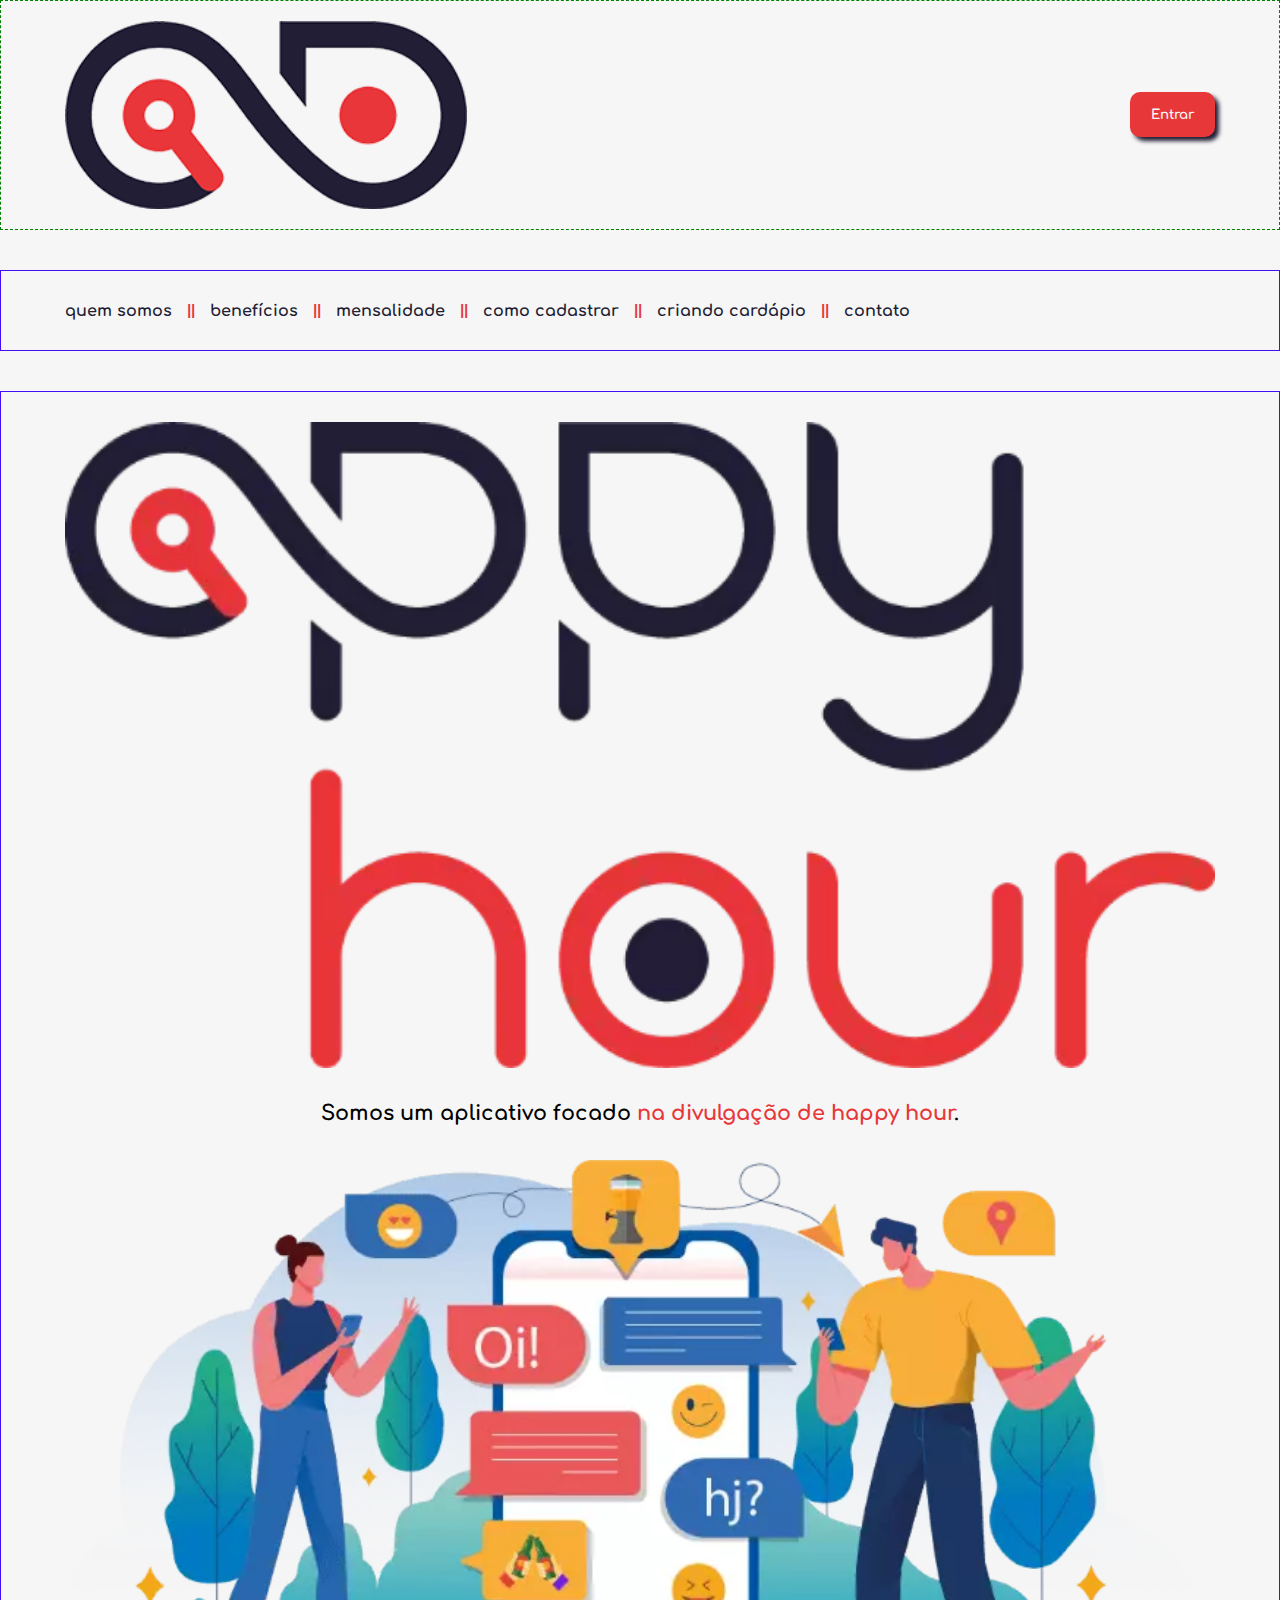
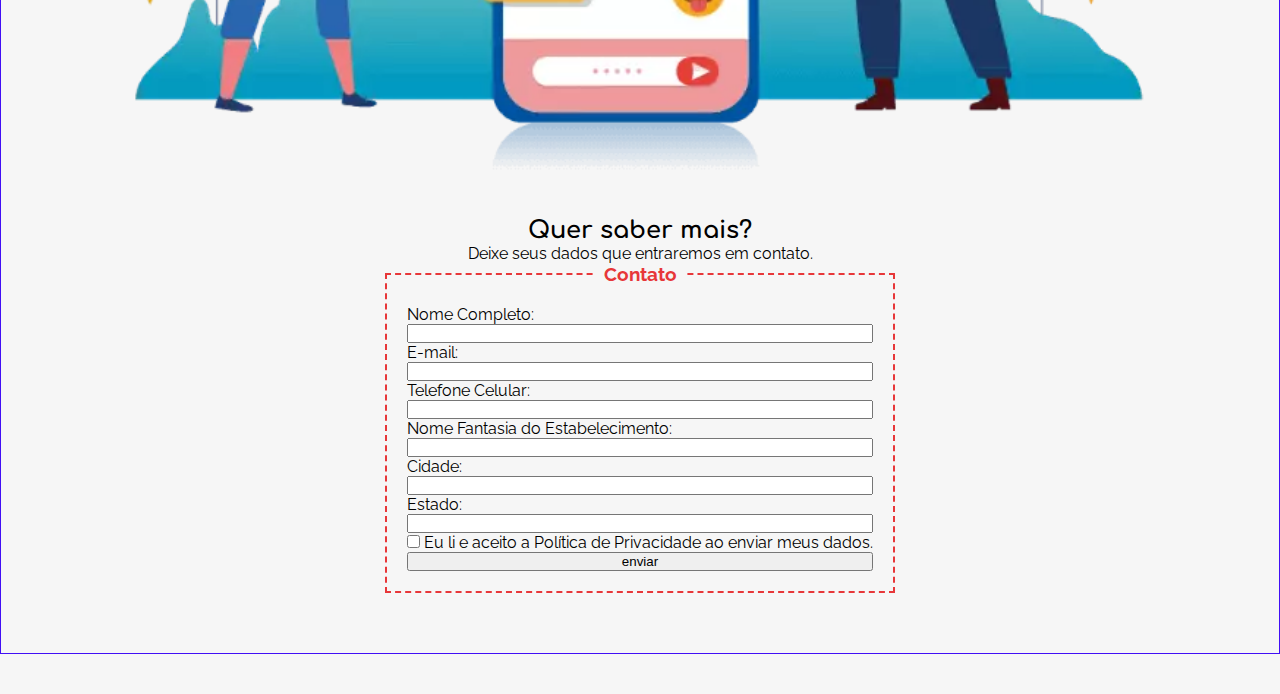
==== index.html @ 7f29b9ba "Initial commit" ====
<!DOCTYPE html>
<html lang="en">
<head>
  <meta charset="UTF-8">
  <meta http-equiv="X-UA-Compatible" content="IE=edge">
  <meta name="viewport" content="width=device-width, initial-scale=1.0">
  <title>appy hour - Os melhores happy hours você encontra aqui.</title>
  <link rel="stylesheet" href="css/reset.css">
  <link rel="stylesheet" href="css/base.css">
  <link rel="stylesheet" href="css/style.css">
</head>
<body>
  <header>
    <div class="container">
      <nav class="navigation-header">
        <img
          class="logo-header"
          src="assets/images/logo-azul-e-vermelho.png"
          alt="Logomarca da appy hour nas cores branco e vermelho"/>

        <button class="botao">
          <a class="link-header" href="https://estabelecimento.appyhour.com.br/">Entrar</a>
        </button>
      </nav>
    </div>
  </header>

  <!-- navegação -->
  <section>
    <div class="container">
      <nav class="navigation-menu">
        <ul class="navigation-menu-list">
          <li class="navigation-menu-list-item"><a class="navigation-menu-links" href="#">quem somos</a></li>
          <li class="pipe">||</li>
          <li class="navigation-menu-list-item"><a class="navigation-menu-links" href="#">benefícios</a></li>
          <li class="pipe">||</li>
          <li class="navigation-menu-list-item"><a class="navigation-menu-links" href="#">mensalidade</a></li>
          <li class="pipe">||</li>
          <li class="navigation-menu-list-item"><a class="navigation-menu-links" href="#">como cadastrar</a></li>
          <li class="pipe">||</li>
          <li class="navigation-menu-list-item"><a class="navigation-menu-links" href="#">criando cardápio</a></li>
          <li class="pipe">||</li>
          <li class="navigation-menu-list-item"><a class="navigation-menu-links" href="#">contato</a></li>
        </ul>
      </nav>
    </div>
  </section>

  <!-- quem somos -->
  <section id="quemSomos" class="quemSomos">
    <div class="container">
      <div class="quemSomos-organization">
        <div class="quemSomos-organization-itens">
          <img class="quemSomos-images" src="assets/images/logoAzulVermelho.webp" alt="">
          <h1 class="title">Somos um aplicativo focado
            <span>na divulgação de happy hour</span>.</h1>
          <img class="quemSomos-images" src="assets/images/pessoas-aplicativo.webp" alt="">
        </div>

        <div class="quemSomos-organization-itens">
          <h2 class="subtitle">Quer saber mais?</h2>
          <p class="conteudo">Deixe seus dados que entraremos em contato.</p>

          <form action="#">  <!-- criar as validações via js -->
            <fieldset>
              <legend>Contato</legend>
              <label for="personName">Nome Completo:
              </label>
                <input type="text" name="personName"  id="personName" required>

              <label for="email">E-mail:
              </label>
                <input type="email" name="email" id="email" required>

              <label for="celphoneNumber">Telefone Celular:
              </label>
                <input type="number" name="celphoneNumber"  id="celphoneNumber" required>

              <label for="fantasyName">Nome Fantasia do Estabelecimento:
              </label>
                <input type="text" name="fantasyName"  id="fantasyName" >

              <label for="city">Cidade:
              </label>
                <input type="text" name="city"  id="city" required>

              <label for="state">Estado:
              </label>
                <input type="text" name="state"  id="state" required>

              <label for="privacyPolicyCheckbox">
                <input type="checkbox" name="privacyPolicyCheckbox"  id="privacyPolicyCheckbox" required>
                Eu li e aceito a Política de      Privacidade ao enviar meus dados.
              </label>
              
              <button type="submit">enviar</button>
            </fieldset>
          </form>
        </div>
      </div>


      <!-- logo-azul-e-vermelho
      titulo em h1 
      formulário -->
    </div>
  </section>
  
</body>
</html>
---- css/base.css ----
@import url('https://fonts.googleapis.com/css2?family=Comfortaa:wght@300;400;700&family=Raleway:wght@300;400;700&display=swap');
/*##### Criação de Variáveis #####*/
:root {
  /*##### Cores #####*/
  --azul-escuro: #221e35;
  --vermelho: #e73739;
  --branco: #ffffff;
  --branco-escuro: #f6f6f6;
  --preto: #000000;
  --cinza-claro: #cecece;
  
  /*##### Fontes #####*/
  --title-comfortaa: 'Comfortaa', cursive;
  --corpo-raleway: 'Raleway', sans-serif;
}

html {
  font-size: 1rem;
}

body {
  background-color: var(--branco-escuro);
  font-family: var(--corpo-raleway);
}

h1, h2, h3, h4, h5, h6, a {
  font-family: var(--title-comfortaa);
}
---- css/style.css ----
@import url('https://fonts.googleapis.com/css2?family=Comfortaa:wght@300;400;700&family=Raleway:wght@300;400;700&display=swap');
/* ################### */
div.container {
  width: 90%;
  margin: 0 auto;
}

.botao {
  width: 85px;
  height: 45px;
  border: none;
  border-radius: 10px;
  background-color: var(--vermelho);
  box-shadow: 4px 4px 4px var(--azul-escuro);
}

section {
  margin: 40px 0;
  padding: 30px 0;

  border: 1px solid rgb(65, 15, 245);
}

.pipe {
  color: var(--vermelho);
  font-weight: 700;
}

span {
  color: var(--vermelho);
}

.title {
  font-size: 1.3rem;
  line-height: 2rem;
}


/* #### header #### */

header {
  box-sizing: border-box;
  height: auto;
  padding: 20px 0;
  border: 1px dashed green;
}
.logo-header {
  width: 35%;
}

.botao .link-header {
  color: var(--branco-escuro);
  font-weight: 700;
}

.navigation-header {
  display: flex;
  align-items: center;
  justify-content: space-between;
}

/* #### navegação do menu #### */
.navigation-menu .navigation-menu-list {
  display: flex;
  flex-wrap: wrap;
  justify-content: flex-start;
  align-items: center;
  align-content: center;
  gap: 15px;  
}

.navigation-menu-list-item .navigation-menu-links {
  color: var(--azul-escuro);
  font-weight: 700;
}

/* #### quem somos #### */
.quemSomos-images {
  width: 100%;
}

.quemSomos-organization-itens {
  display: flex;
  flex-direction: column;
  align-items: center;
  justify-content: space-evenly;
  /* gap: 30px; */
  margin-bottom: 30px;
}

.quemSomos-organization-itens h1 {
  margin: 30px 0;
}

/* #### formulário #### */
legend {
  color: var(--vermelho);
  font-size: 1.2rem;
  font-weight: 700;
  text-align: center;
  padding: 0 10px;
}

fieldset {
  display: flex;
  flex-direction: column;
  justify-content: flex-start;
  border: 2px dashed var(--vermelho);
  padding: 20px;
}
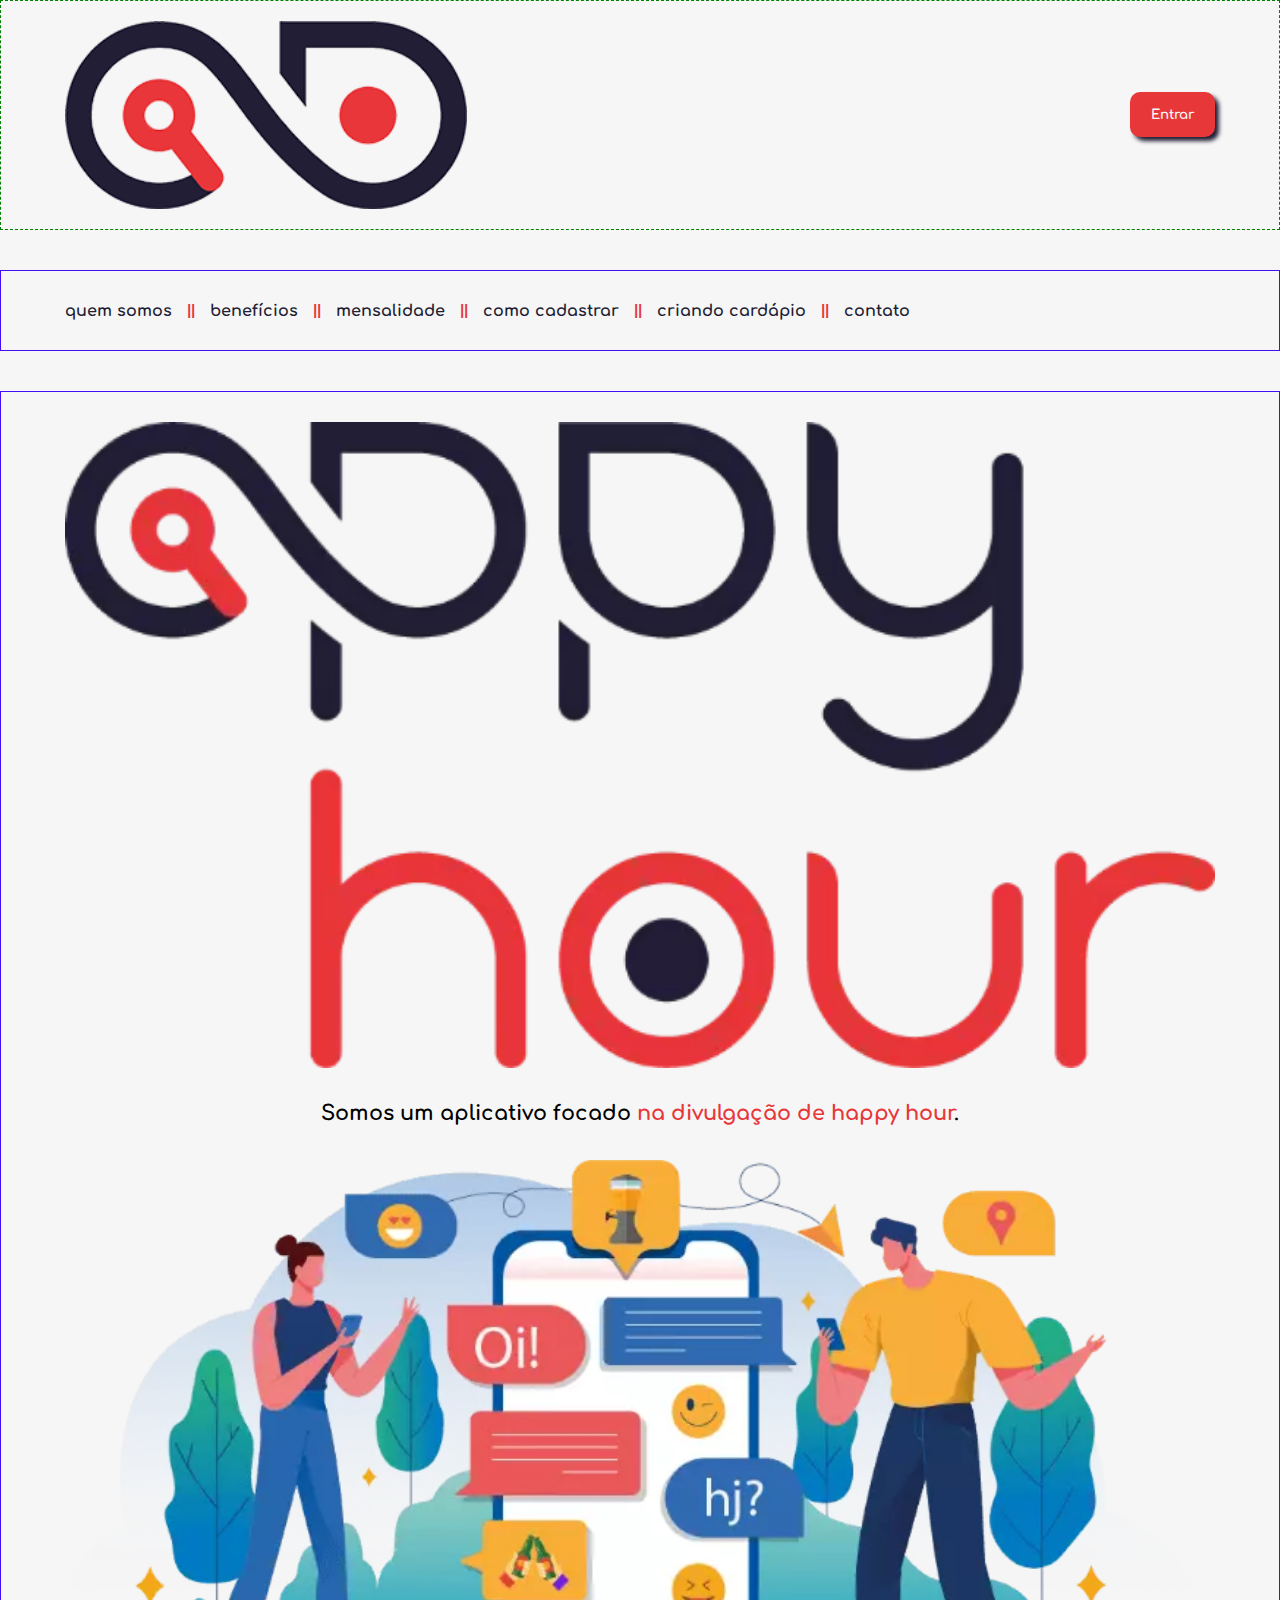
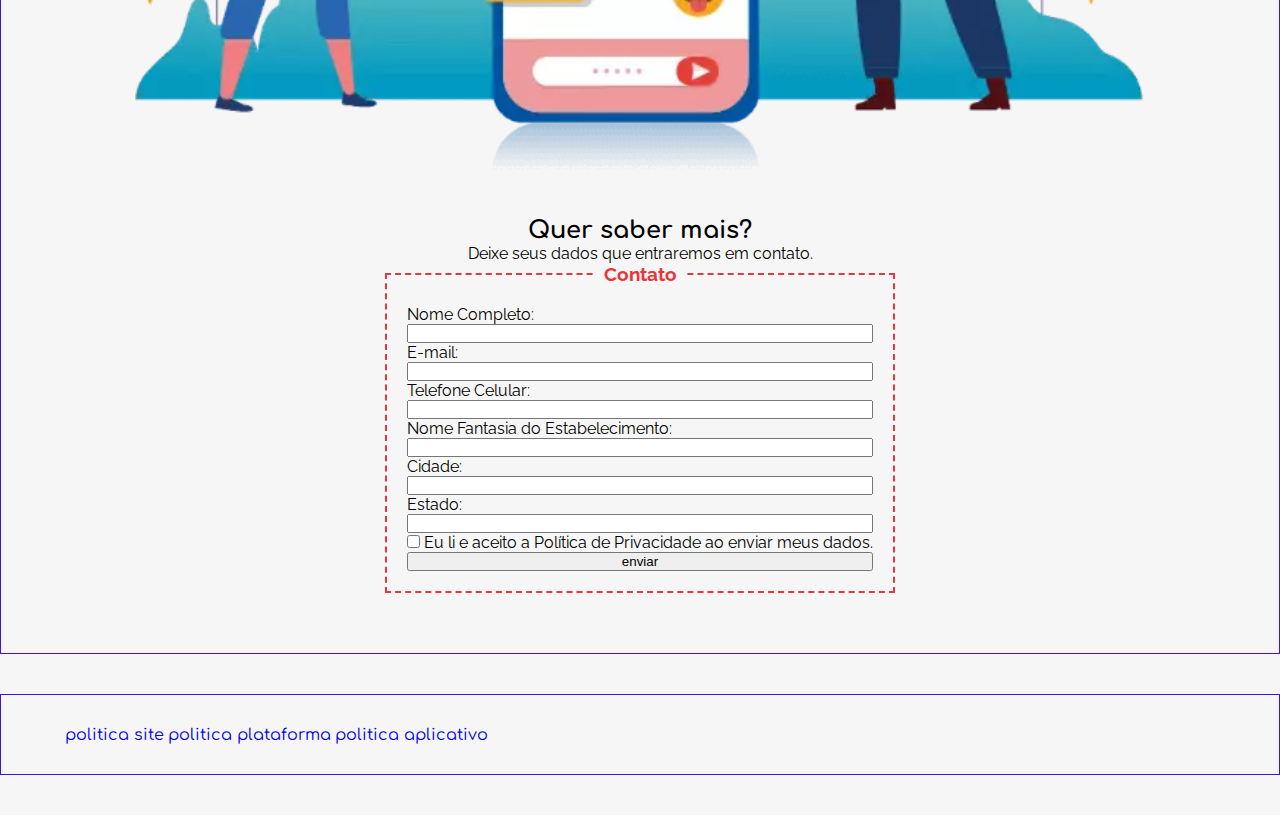
==== commit 983a0495: "add politicas" ====
--- a/index.html
+++ b/index.html
@@ -105,6 +105,15 @@
       formulário -->
     </div>
   </section>
+
+
+  <section>
+    <div class="container">
+      <a href="politicas-e-termos/politicas.html">politica site</a>
+      <a href="politicas-e-termos/plataforma.html">politica plataforma</a>
+      <a href="politicas-e-termos/aplicativo.html">politica aplicativo</a>
+    </div>
+  </section>
   
 </body>
 </html>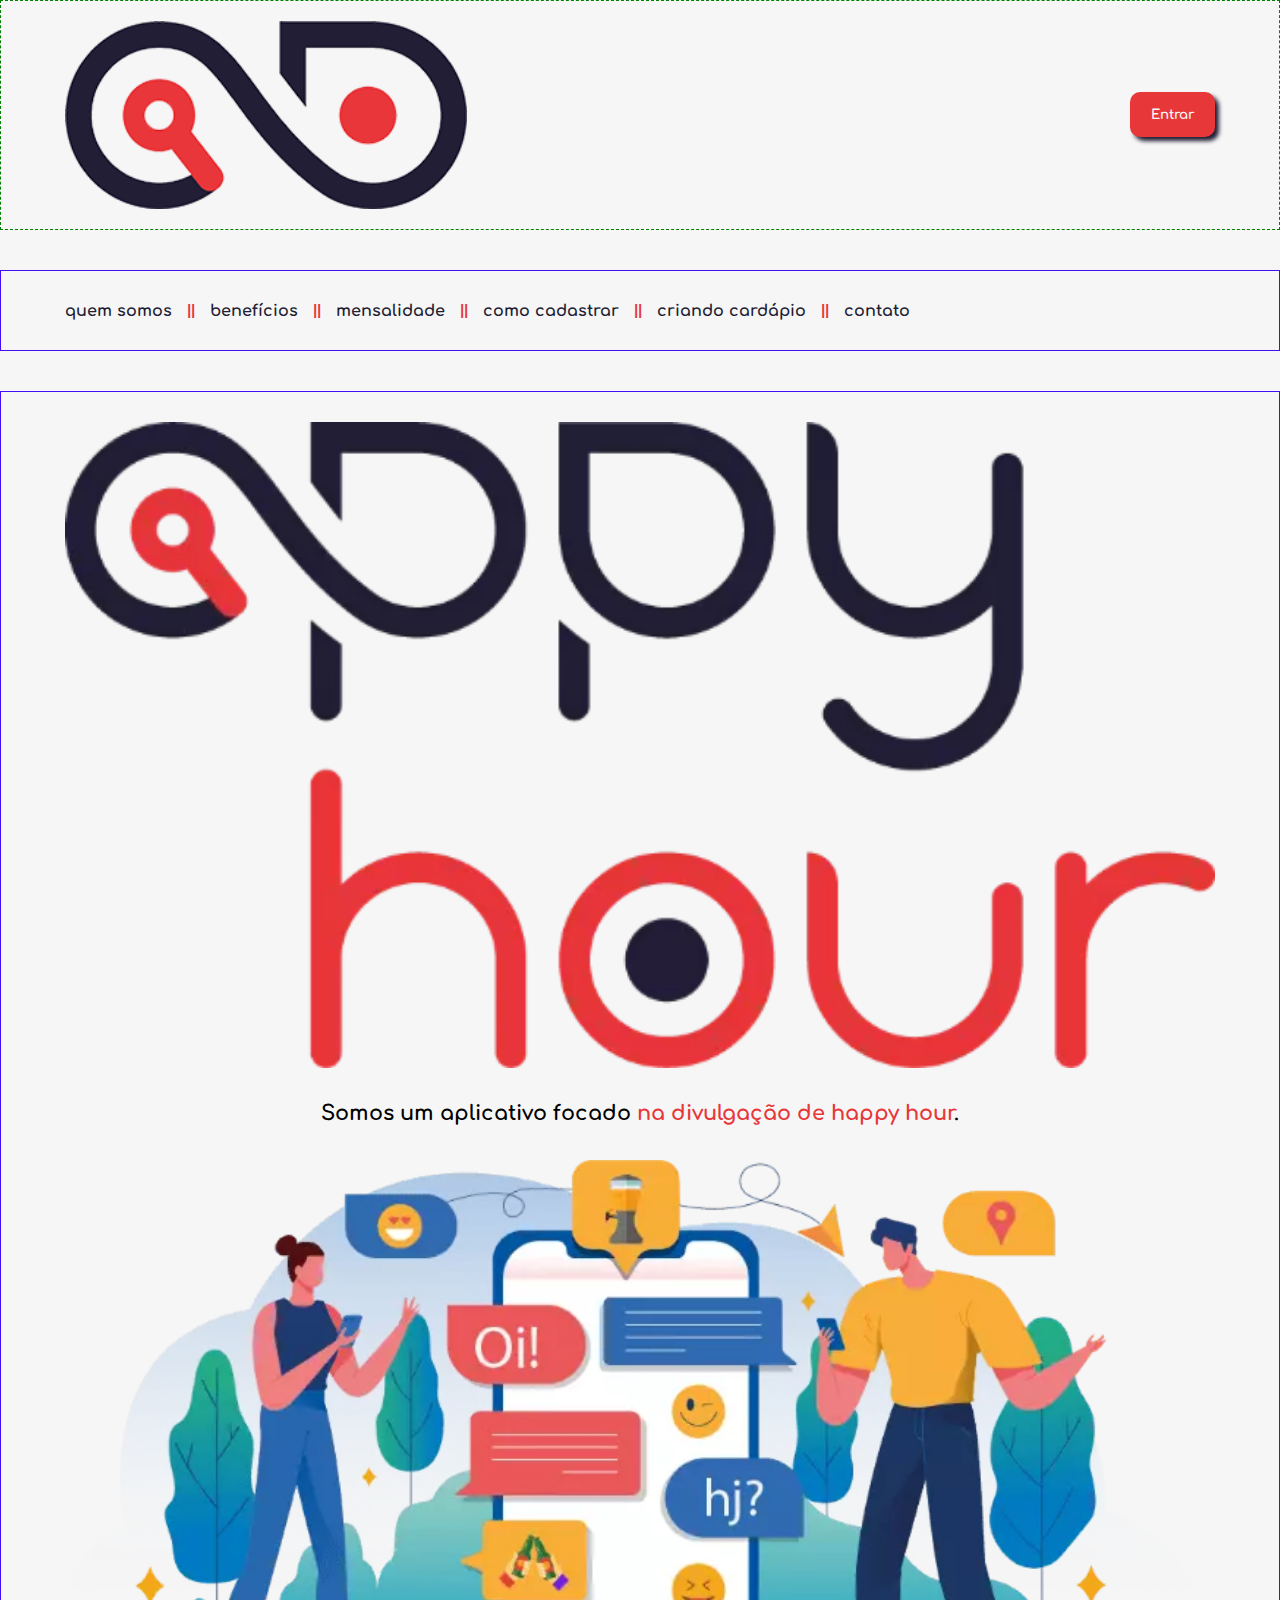
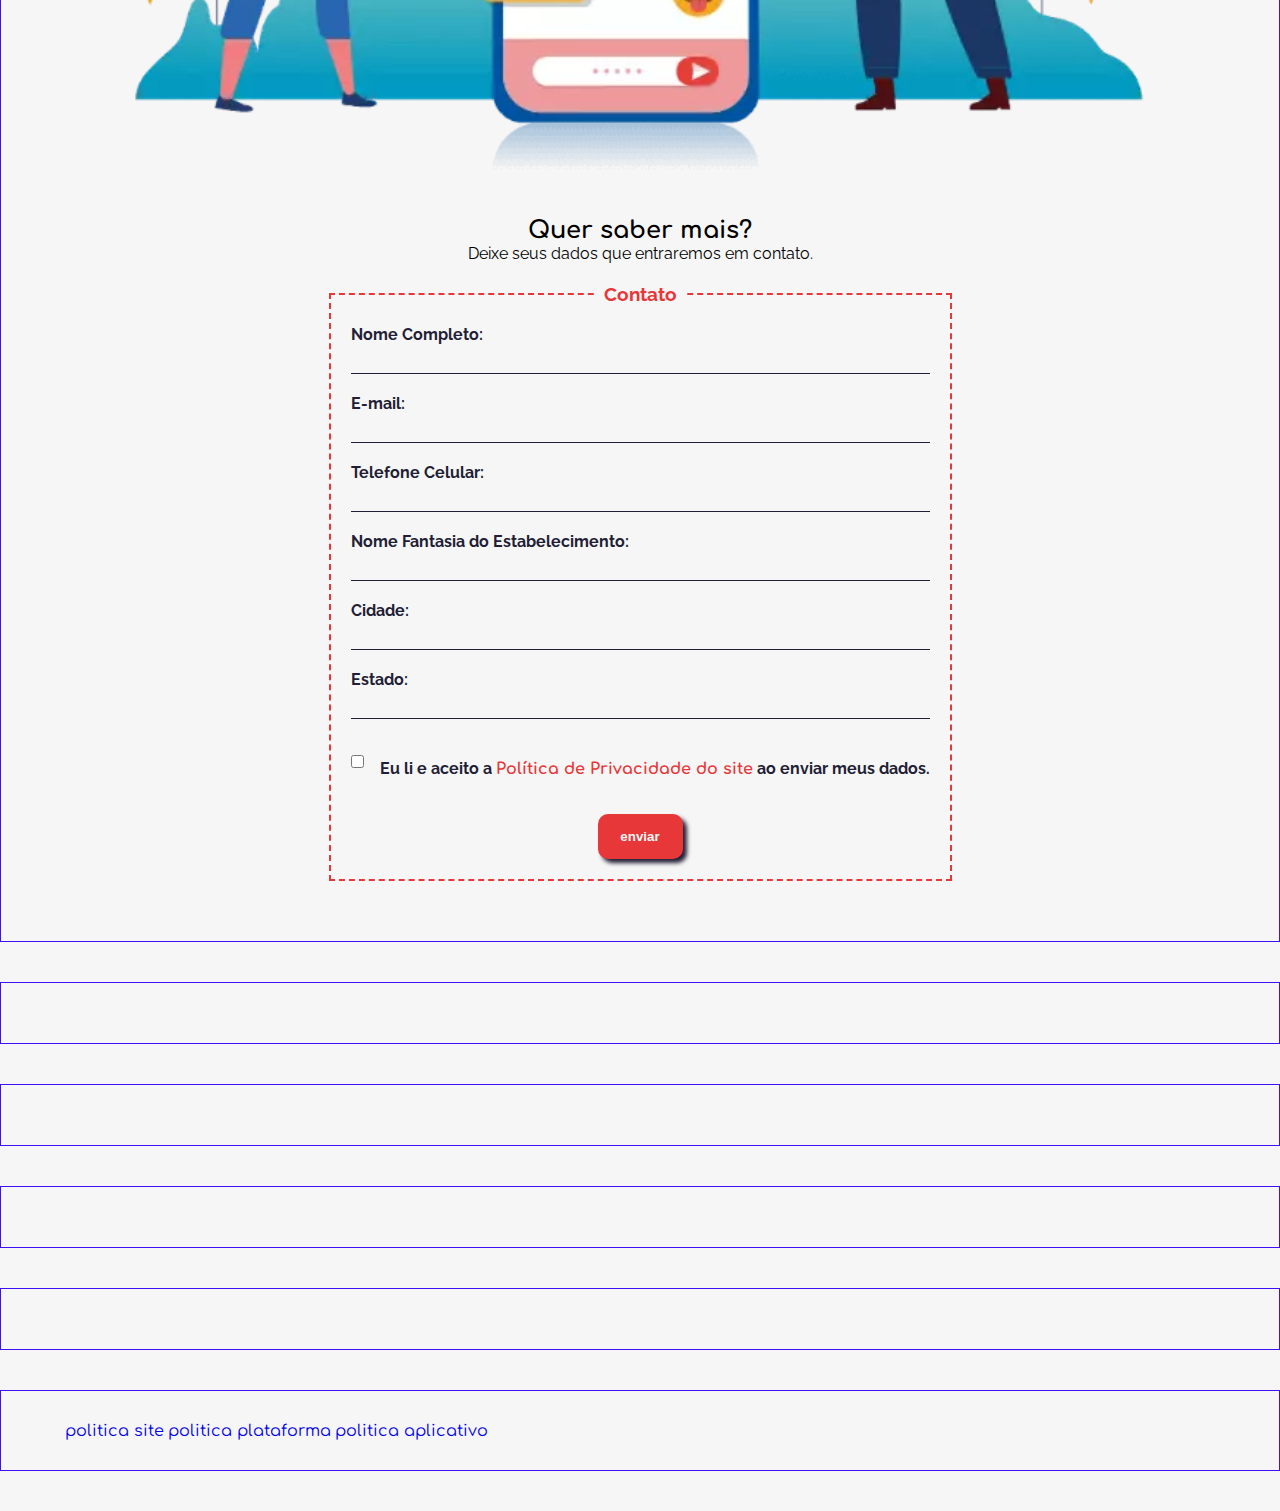
==== commit ec12c301: "update politicas" ====
--- a/index.html
+++ b/index.html
@@ -53,7 +53,7 @@
         <div class="quemSomos-organization-itens">
           <img class="quemSomos-images" src="assets/images/logoAzulVermelho.webp" alt="">
           <h1 class="title">Somos um aplicativo focado
-            <span>na divulgação de happy hour</span>.</h1>
+            <span class="span">na divulgação de happy hour</span>.</h1>
           <img class="quemSomos-images" src="assets/images/pessoas-aplicativo.webp" alt="">
         </div>
 
@@ -88,12 +88,14 @@
               </label>
                 <input type="text" name="state"  id="state" required>
 
-              <label for="privacyPolicyCheckbox">
+              <div class="policy-checkbox">
                 <input type="checkbox" name="privacyPolicyCheckbox"  id="privacyPolicyCheckbox" required>
-                Eu li e aceito a Política de      Privacidade ao enviar meus dados.
-              </label>
+                <label for="privacyPolicyCheckbox">
+                  Eu li e aceito a <a class="span" href="politicas-e-termos/politicas.html">Política de   Privacidade do site</a> ao enviar meus dados.
+                </label>
+              </div>
               
-              <button type="submit">enviar</button>
+              <button class="botao" type="submit">enviar</button>
             </fieldset>
           </form>
         </div>
@@ -106,12 +108,48 @@
     </div>
   </section>
 
+  <section id="beneficio" class="beneficios">
+    <div class="container">
+      <div class="beneficios-organization">
+
+      </div>
+    </div>
+  </section>
+
+  <section id="beneficio" class="beneficios">
+    <div class="container">
+      <div class="beneficios-organization">
+        
+      </div>
+    </div>
+  </section>
+
+
+  
+  <section id="beneficio" class="beneficios">
+    <div class="container">
+      <div class="beneficios-organization">
+        
+      </div>
+    </div>
+  </section>
+
+  <section id="beneficio" class="beneficios">
+    <div class="container">
+      <div class="beneficios-organization">
+        
+      </div>
+    </div>
+  </section>
+
+
+
 
   <section>
     <div class="container">
-      <a href="politicas-e-termos/politicas.html">politica site</a>
-      <a href="politicas-e-termos/plataforma.html">politica plataforma</a>
-      <a href="politicas-e-termos/aplicativo.html">politica aplicativo</a>
+      <a href="politicas.html">politica site</a>
+      <a href="plataforma.html">politica plataforma</a>
+      <a href="app-privacy-policy.html">politica aplicativo</a>
     </div>
   </section>
   
--- a/css/style.css
+++ b/css/style.css
@@ -12,6 +12,8 @@
   border-radius: 10px;
   background-color: var(--vermelho);
   box-shadow: 4px 4px 4px var(--azul-escuro);
+  color: var(--branco-escuro);
+  font-weight: 700;
 }
 
 section {
@@ -26,8 +28,9 @@
   font-weight: 700;
 }
 
-span {
+.span {
   color: var(--vermelho);
+  font-weight: 700;
 }
 
 .title {
@@ -93,6 +96,10 @@
 }
 
 /* #### formulário #### */
+form {
+  margin-top: 20px;
+}
+
 legend {
   color: var(--vermelho);
   font-size: 1.2rem;
@@ -107,4 +114,39 @@
   justify-content: flex-start;
   border: 2px dashed var(--vermelho);
   padding: 20px;
-}+}
+
+label {
+  color: var(--azul-escuro);
+  font-weight: 700;
+}
+
+input {
+  margin: 5px 0 20px;
+  height: 25px;
+  background: none;
+  border: none;
+  border-bottom: 1px solid var(--azul-escuro);
+}
+
+input:focus {
+  outline: var(--vermelho);
+  border-bottom: 1px solid var(--vermelho);
+}
+
+.policy-checkbox {
+  display: flex;
+  align-items: center;
+  gap: 1rem;
+  margin: 5px 0 20px;
+}
+
+fieldset button {
+  display: block;
+  margin: 0 auto;
+}
+
+/* #### benefícios #### */
+
+
+
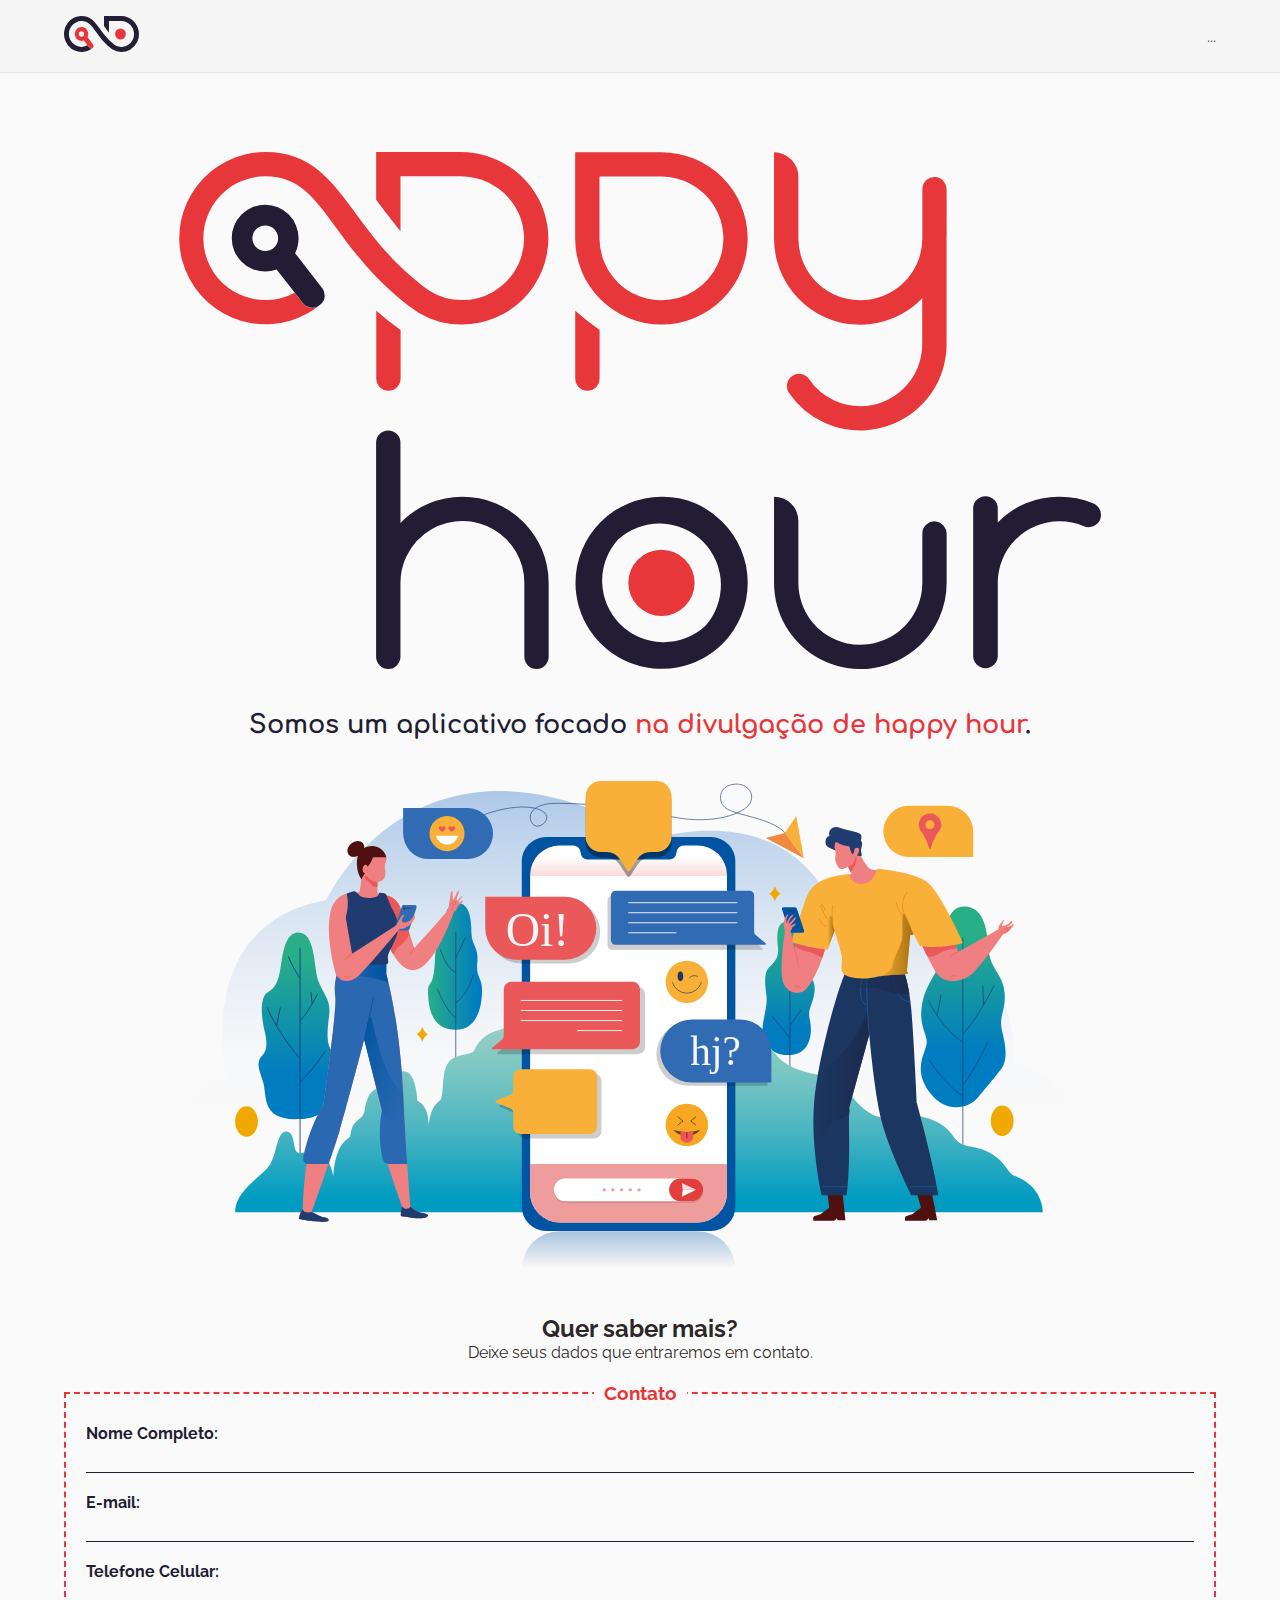
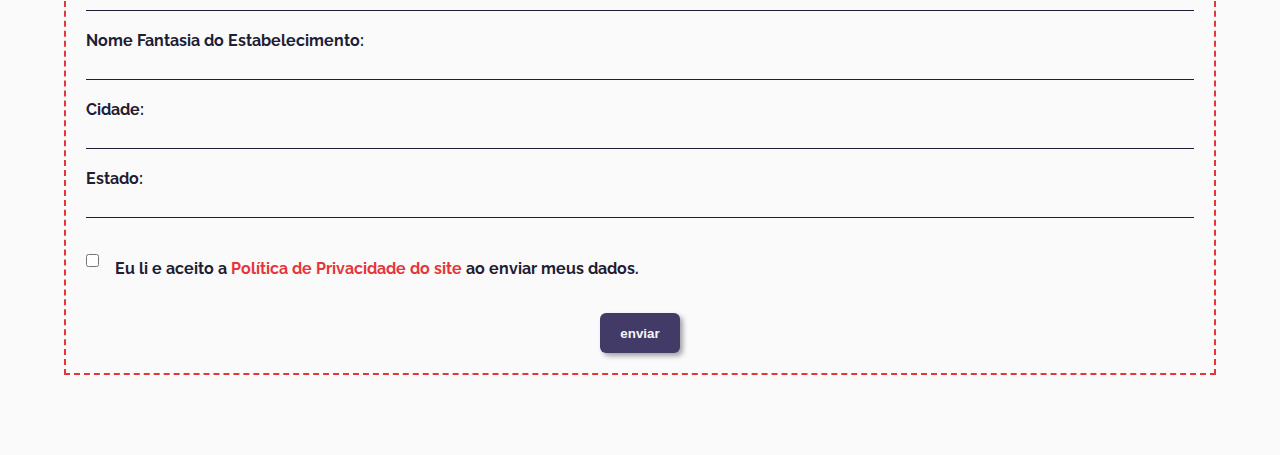
==== commit 48a8c933: "iniciating section and navigation" ====
--- a/index.html
+++ b/index.html
@@ -1,157 +1,132 @@
 <!DOCTYPE html>
-<html lang="en">
-<head>
-  <meta charset="UTF-8">
-  <meta http-equiv="X-UA-Compatible" content="IE=edge">
-  <meta name="viewport" content="width=device-width, initial-scale=1.0">
-  <title>appy hour - Os melhores happy hours você encontra aqui.</title>
-  <link rel="stylesheet" href="css/reset.css">
-  <link rel="stylesheet" href="css/base.css">
-  <link rel="stylesheet" href="css/style.css">
-</head>
-<body>
-  <header>
-    <div class="container">
-      <nav class="navigation-header">
-        <img
-          class="logo-header"
-          src="assets/images/logo-azul-e-vermelho.png"
-          alt="Logomarca da appy hour nas cores branco e vermelho"/>
+<html lang="pt-BR">
+  <head>
+    <meta charset="UTF-8" />
+    <meta http-equiv="X-UA-Compatible" content="IE=edge" />
+    <meta name="viewport" content="width=device-width, initial-scale=1.0" />
+    <title>appy hour - Os melhores happy hours você encontra aqui.</title>
 
-        <button class="botao">
-          <a class="link-header" href="https://estabelecimento.appyhour.com.br/">Entrar</a>
-        </button>
+    <!-- ÍCONES -->
+    <link rel="stylesheet" href="assets/icon-fonts/style.css" />
+
+    <!-- STYLES -->
+    <link rel="stylesheet" href="css/reset.css" />
+    <link rel="stylesheet" href="css/base.css" />
+    <link rel="stylesheet" href="css/style.css" />
+
+    <!-- FONTS -->
+    <link rel="preconnect" href="https://fonts.googleapis.com" />
+    <link rel="preconnect" href="https://fonts.gstatic.com" crossorigin />
+    <link
+      href="https://fonts.googleapis.com/css2?family=Comfortaa:wght@400;500;700&family=Raleway:wght@400;500;700&display=swap"
+      rel="stylesheet"
+    />
+  </head>
+  <body>
+    <header id="header">
+      <nav class="container show">
+        <a href="index.html"
+          ><img
+            class="logo"
+            src="assets/images/azul-vermelho.svg"
+            alt="logomarca do appy hour nas cores azul e vermelho"
+        /></a>
+
+        <div class="menu">...</div>
+
+        <!-- <div class="menu">
+          <ul>
+            <li><a href="#" class="title"></a>quem somos</li>
+            <li><a href="#" class="title"></a>benefícios</li>
+            <li><a href="#" class="title"></a>mensalidade</li>
+            <li><a href="#" class="title"></a>como cadastrar</li>
+            <li><a href="#" class="title"></a>criando cardápio</li>
+            <li><a href="#" class="title"></a>contato</li>
+            <li><a href="#" class="title button"></a>entrar</li>
+          </ul>
+        </div> -->
+        <!-- <div class="icon-menu toggle"></div> -->
+        <!-- <div class="icon-close"></div> -->
       </nav>
-    </div>
-  </header>
+    </header>
 
-  <!-- navegação -->
-  <section>
-    <div class="container">
-      <nav class="navigation-menu">
-        <ul class="navigation-menu-list">
-          <li class="navigation-menu-list-item"><a class="navigation-menu-links" href="#">quem somos</a></li>
-          <li class="pipe">||</li>
-          <li class="navigation-menu-list-item"><a class="navigation-menu-links" href="#">benefícios</a></li>
-          <li class="pipe">||</li>
-          <li class="navigation-menu-list-item"><a class="navigation-menu-links" href="#">mensalidade</a></li>
-          <li class="pipe">||</li>
-          <li class="navigation-menu-list-item"><a class="navigation-menu-links" href="#">como cadastrar</a></li>
-          <li class="pipe">||</li>
-          <li class="navigation-menu-list-item"><a class="navigation-menu-links" href="#">criando cardápio</a></li>
-          <li class="pipe">||</li>
-          <li class="navigation-menu-list-item"><a class="navigation-menu-links" href="#">contato</a></li>
-        </ul>
-      </nav>
-    </div>
-  </section>
+    <main>
+      <section id="about" class="section">
+        <div class="container grid">
+          <div class="image-text">
+            <img
+              class="image"
+              src="assets/images/vermelho-azul-escrito.svg"
+              alt=""
+            />
+            <h1>
+              Somos um aplicativo focado
+              <span class="span">na divulgação de happy hour</span>.
+            </h1>
+            <img class="image" src="assets/images/pessoas.svg" alt="" />
+          </div>
 
-  <!-- quem somos -->
-  <section id="quemSomos" class="quemSomos">
-    <div class="container">
-      <div class="quemSomos-organization">
-        <div class="quemSomos-organization-itens">
-          <img class="quemSomos-images" src="assets/images/logoAzulVermelho.webp" alt="">
-          <h1 class="title">Somos um aplicativo focado
-            <span class="span">na divulgação de happy hour</span>.</h1>
-          <img class="quemSomos-images" src="assets/images/pessoas-aplicativo.webp" alt="">
+          <div class="text">
+            <h2>Quer saber mais?</h2>
+            <p>Deixe seus dados que entraremos em contato.</p>
+
+            <form action="#" class="validator">
+              <!-- criar as validações via js -->
+              <fieldset>
+                <legend>Contato</legend>
+                <label for="personName">Nome Completo: </label>
+                <input type="text" name="personName" id="personName" required/>
+
+                <label for="email">E-mail: </label>
+                <input type="email" name="email" id="email" required />
+
+                <label for="celphoneNumber">Telefone Celular: </label>
+                <input
+                  type="number"
+                  name="celphoneNumber"
+                  id="celphoneNumber"
+                  required
+                />
+
+                <label for="fantasyName"
+                  >Nome Fantasia do Estabelecimento:
+                </label>
+                <input type="text" name="fantasyName" id="fantasyName" />
+
+                <label for="city">Cidade: </label>
+                <input type="text" name="city" id="city" required />
+
+                <label for="state">Estado: </label>
+                <input type="text" name="state" id="state" required />
+
+                <div class="policy-checkbox">
+                  <input
+                    type="checkbox"
+                    name="privacyPolicyCheckbox"
+                    id="privacyPolicyCheckbox"
+                    required
+                  />
+                  <label for="privacyPolicyCheckbox">
+                    Eu li e aceito a
+                    <a class="span" href="politicas-e-termos/politicas.html"
+                      >Política de Privacidade do site</a
+                    >
+                    ao enviar meus dados.
+                  </label>
+                </div>
+                <button class="button" type="submit">enviar</button>
+              </fieldset>
+            </form>
+          </div>
         </div>
+      </section>
 
-        <div class="quemSomos-organization-itens">
-          <h2 class="subtitle">Quer saber mais?</h2>
-          <p class="conteudo">Deixe seus dados que entraremos em contato.</p>
+      <section></section>
+      <section></section>
+      <section></section>
+      <section></section>
+    </main>
 
-          <form action="#">  <!-- criar as validações via js -->
-            <fieldset>
-              <legend>Contato</legend>
-              <label for="personName">Nome Completo:
-              </label>
-                <input type="text" name="personName"  id="personName" required>
-
-              <label for="email">E-mail:
-              </label>
-                <input type="email" name="email" id="email" required>
-
-              <label for="celphoneNumber">Telefone Celular:
-              </label>
-                <input type="number" name="celphoneNumber"  id="celphoneNumber" required>
-
-              <label for="fantasyName">Nome Fantasia do Estabelecimento:
-              </label>
-                <input type="text" name="fantasyName"  id="fantasyName" >
-
-              <label for="city">Cidade:
-              </label>
-                <input type="text" name="city"  id="city" required>
-
-              <label for="state">Estado:
-              </label>
-                <input type="text" name="state"  id="state" required>
-
-              <div class="policy-checkbox">
-                <input type="checkbox" name="privacyPolicyCheckbox"  id="privacyPolicyCheckbox" required>
-                <label for="privacyPolicyCheckbox">
-                  Eu li e aceito a <a class="span" href="politicas-e-termos/politicas.html">Política de   Privacidade do site</a> ao enviar meus dados.
-                </label>
-              </div>
-              
-              <button class="botao" type="submit">enviar</button>
-            </fieldset>
-          </form>
-        </div>
-      </div>
-
-
-      <!-- logo-azul-e-vermelho
-      titulo em h1 
-      formulário -->
-    </div>
-  </section>
-
-  <section id="beneficio" class="beneficios">
-    <div class="container">
-      <div class="beneficios-organization">
-
-      </div>
-    </div>
-  </section>
-
-  <section id="beneficio" class="beneficios">
-    <div class="container">
-      <div class="beneficios-organization">
-        
-      </div>
-    </div>
-  </section>
-
-
-  
-  <section id="beneficio" class="beneficios">
-    <div class="container">
-      <div class="beneficios-organization">
-        
-      </div>
-    </div>
-  </section>
-
-  <section id="beneficio" class="beneficios">
-    <div class="container">
-      <div class="beneficios-organization">
-        
-      </div>
-    </div>
-  </section>
-
-
-
-
-  <section>
-    <div class="container">
-      <a href="politicas.html">politica site</a>
-      <a href="plataforma.html">politica plataforma</a>
-      <a href="app-privacy-policy.html">politica aplicativo</a>
-    </div>
-  </section>
-  
-</body>
-</html>+    <script src="javascript/script.js"></script>
+  </body>
+</html>
--- a/assets/icon-fonts/style.css
+++ b/assets/icon-fonts/style.css
@@ -0,0 +1,66 @@
+@font-face {
+  font-family: 'icomoon';
+  src:  url('fonts/icomoon.eot?suprp1');
+  src:  url('fonts/icomoon.eot?suprp1#iefix') format('embedded-opentype'),
+    url('fonts/icomoon.ttf?suprp1') format('truetype'),
+    url('fonts/icomoon.woff?suprp1') format('woff'),
+    url('fonts/icomoon.svg?suprp1#icomoon') format('svg');
+  font-weight: normal;
+  font-style: normal;
+  font-display: block;
+}
+
+[class^="icon-"], [class*=" icon-"] {
+  /* use !important to prevent issues with browser extensions that change fonts */
+  font-family: 'icomoon' !important;
+  speak: never;
+  font-style: normal;
+  font-weight: normal;
+  font-variant: normal;
+  text-transform: none;
+  line-height: 1;
+
+  /* Better Font Rendering =========== */
+  -webkit-font-smoothing: antialiased;
+  -moz-osx-font-smoothing: grayscale;
+}
+
+.icon-arrow-up:before {
+  content: "\e90c";
+}
+.icon-phone:before {
+  content: "\e900";
+}
+.icon-close:before {
+  content: "\e901";
+}
+.icon-cosmetic:before {
+  content: "\e902";
+}
+.icon-facebook:before {
+  content: "\e903";
+}
+.icon-instagram:before {
+  content: "\e904";
+}
+.icon-mail:before {
+  content: "\e905";
+}
+.icon-map-pin:before {
+  content: "\e906";
+}
+.icon-menu:before {
+  content: "\e907";
+}
+.icon-trim:before {
+  content: "\e908";
+}
+.icon-whatsapp:before {
+  content: "\e909";
+}
+.icon-woman-hair:before {
+  content: "\e90a";
+}
+.icon-youtube:before {
+  content: "\e90b";
+}
--- a/css/base.css
+++ b/css/base.css
@@ -1,28 +1,40 @@
-@import url('https://fonts.googleapis.com/css2?family=Comfortaa:wght@300;400;700&family=Raleway:wght@300;400;700&display=swap');
+
 /*##### Criação de Variáveis #####*/
 :root {
-  /*##### Cores #####*/
-  --azul-escuro: #221e35;
-  --vermelho: #e73739;
-  --branco: #ffffff;
-  --branco-escuro: #f6f6f6;
-  --preto: #000000;
-  --cinza-claro: #cecece;
-  
+  --hue: 250; 
+  /* HSL color mode */
+  --base-color: hsl(var(--hue) 28% 16%); /* azul escuro */ /* botão active */
+  --base-color-second: hsl(var(--hue) 28% 32%); /* botão padrão */
+  --base-color-alt: hsl(var(--hue) 28% 24%); /* botão hover */ 
+
+  --title-color: hsl(var(--hue) 28% 16%);
+  --text-color: hsla(0, 30%, 5%, 0.9);
+  --text-color-light: hsl(0, 0%, 96%); /* f6f6f6 */
+  --body-color: hsl(0, 0%, 98%); /* fafafa */
+  --body-color-alt: hsl(0, 0%, 96%); /* f6f6f6 */
+  --detail-color: hsl(359, 79%, 56%);
+  --shadow: hsl(0, 0%, 64%);
+
   /*##### Fontes #####*/
-  --title-comfortaa: 'Comfortaa', cursive;
-  --corpo-raleway: 'Raleway', sans-serif;
+  --title-body: 'Comfortaa', cursive;
+  --corpo-body: 'Raleway', sans-serif;
 }
 
 html {
   font-size: 1rem;
+  scroll-behavior: smooth;
 }
 
 body {
-  background-color: var(--branco-escuro);
-  font-family: var(--corpo-raleway);
+  font: 400 1rem var(--corpo-body);
+  color: var(--text-color);
+  background-color: var(--body-color);
+  -webkit-font-smoothing: antialiased; 
 }
 
-h1, h2, h3, h4, h5, h6, a {
-  font-family: var(--title-comfortaa);
+h1 {
+  font: 700 1.875rem var(--title-body);
+  color: var(--title-color);
+  -webkit-font-smoothing: auto; 
 }
+
--- a/css/style.css
+++ b/css/style.css
@@ -1,107 +1,117 @@
-@import url('https://fonts.googleapis.com/css2?family=Comfortaa:wght@300;400;700&family=Raleway:wght@300;400;700&display=swap');
-/* ################### */
-div.container {
+/* ===== Layout ===== */
+.container {
   width: 90%;
   margin: 0 auto;
 }
 
-.botao {
-  width: 85px;
-  height: 45px;
+.section {
+  padding: 5rem 0;
+}
+
+.grid {
+  display: grid;
+  gap: 2rem;
+}
+
+.span {
+  color: var(--detail-color);
+}
+
+.button {
+  width: 80px;
+  height: 40px;
+  border-radius: 6px;
   border: none;
-  border-radius: 10px;
-  background-color: var(--vermelho);
-  box-shadow: 4px 4px 4px var(--azul-escuro);
-  color: var(--branco-escuro);
+  background-color: var(--base-color-second);
+  box-shadow: 3px 3px 5px var(--shadow);
+  color: var(--text-color-light);
   font-weight: 700;
 }
 
-section {
-  margin: 40px 0;
-  padding: 30px 0;
-
-  border: 1px solid rgb(65, 15, 245);
+.button:hover {
+  background-color: var(--base-color-alt);
 }
 
-.pipe {
-  color: var(--vermelho);
+.button:active {
+  background-color: var(--base-color);
+}
+
+.button a {
+  color: var(--text-color-light);
   font-weight: 700;
 }
 
-.span {
-  color: var(--vermelho);
-  font-weight: 700;
+/* ===== Logo ===== */
+.logo {
+  width: 25%;
 }
 
-.title {
-  font-size: 1.3rem;
-  line-height: 2rem;
+/* ===== Images ===== */
+img {
+  width: 100%;
+  height: auto;
+}
+
+img.image {
+  width: 80%;
+  height: auto;
+}
+
+/* ===== Header ===== */
+#header {
+  display: flex;
+  background-color: var(--body-color-alt);
+  border-bottom: 1px solid #E4E4E4;
+  width: 100%;
+  position: fixed;
+  top: 0;
+  left: 0;
+  z-index: 10;
+}
+
+/* ===== Navigation ===== */
+nav {
+  height: 4.5rem;
+  display: flex;
+  align-items: center;
+  justify-content: space-between;
+  width: 100%;
 }
 
 
-/* #### header #### */
 
-header {
-  box-sizing: border-box;
-  height: auto;
-  padding: 20px 0;
-  border: 1px dashed green;
-}
-.logo-header {
-  width: 35%;
+
+main {
+  margin-top: 4.5rem;
 }
 
-.botao .link-header {
-  color: var(--branco-escuro);
-  font-weight: 700;
+/* ===== About ===== */
+
+#about .image-text {
+  display: flex;
+  flex-direction: column;
+  gap: 2rem;
+  align-items: center;
+  justify-content: center;
+  text-align: center;
 }
 
-.navigation-header {
-  display: flex;
-  align-items: center;
-  justify-content: space-between;
+#about .image-text h1 {
+  font-size: 1.6rem;
+  line-height: 3rem;
 }
 
-/* #### navegação do menu #### */
-.navigation-menu .navigation-menu-list {
-  display: flex;
-  flex-wrap: wrap;
-  justify-content: flex-start;
-  align-items: center;
-  align-content: center;
-  gap: 15px;  
+#about .text h2, #about .text p {
+  text-align: center;
 }
 
-.navigation-menu-list-item .navigation-menu-links {
-  color: var(--azul-escuro);
-  font-weight: 700;
-}
-
-/* #### quem somos #### */
-.quemSomos-images {
-  width: 100%;
-}
-
-.quemSomos-organization-itens {
-  display: flex;
-  flex-direction: column;
-  align-items: center;
-  justify-content: space-evenly;
-  /* gap: 30px; */
-  margin-bottom: 30px;
-}
-
-.quemSomos-organization-itens h1 {
-  margin: 30px 0;
-}
-
-/* #### formulário #### */
+/* ===== Formulário ===== */
 form {
   margin-top: 20px;
 }
 
 legend {
-  color: var(--vermelho);
+  color: var(--detail-color);
   font-size: 1.2rem;
   font-weight: 700;
   text-align: center;
@@ -112,12 +122,12 @@
   display: flex;
   flex-direction: column;
   justify-content: flex-start;
-  border: 2px dashed var(--vermelho);
+  border: 2px dashed var(--detail-color);
   padding: 20px;
 }
 
 label {
-  color: var(--azul-escuro);
+  color: var(--base-color);
   font-weight: 700;
 }
 
@@ -126,12 +136,12 @@
   height: 25px;
   background: none;
   border: none;
-  border-bottom: 1px solid var(--azul-escuro);
+  border-bottom: 1px solid var(--base-color);
 }
 
 input:focus {
-  outline: var(--vermelho);
-  border-bottom: 1px solid var(--vermelho);
+  outline: var(--detail-color);
+  border-bottom: 1px solid var(--detail-color);
 }
 
 .policy-checkbox {
